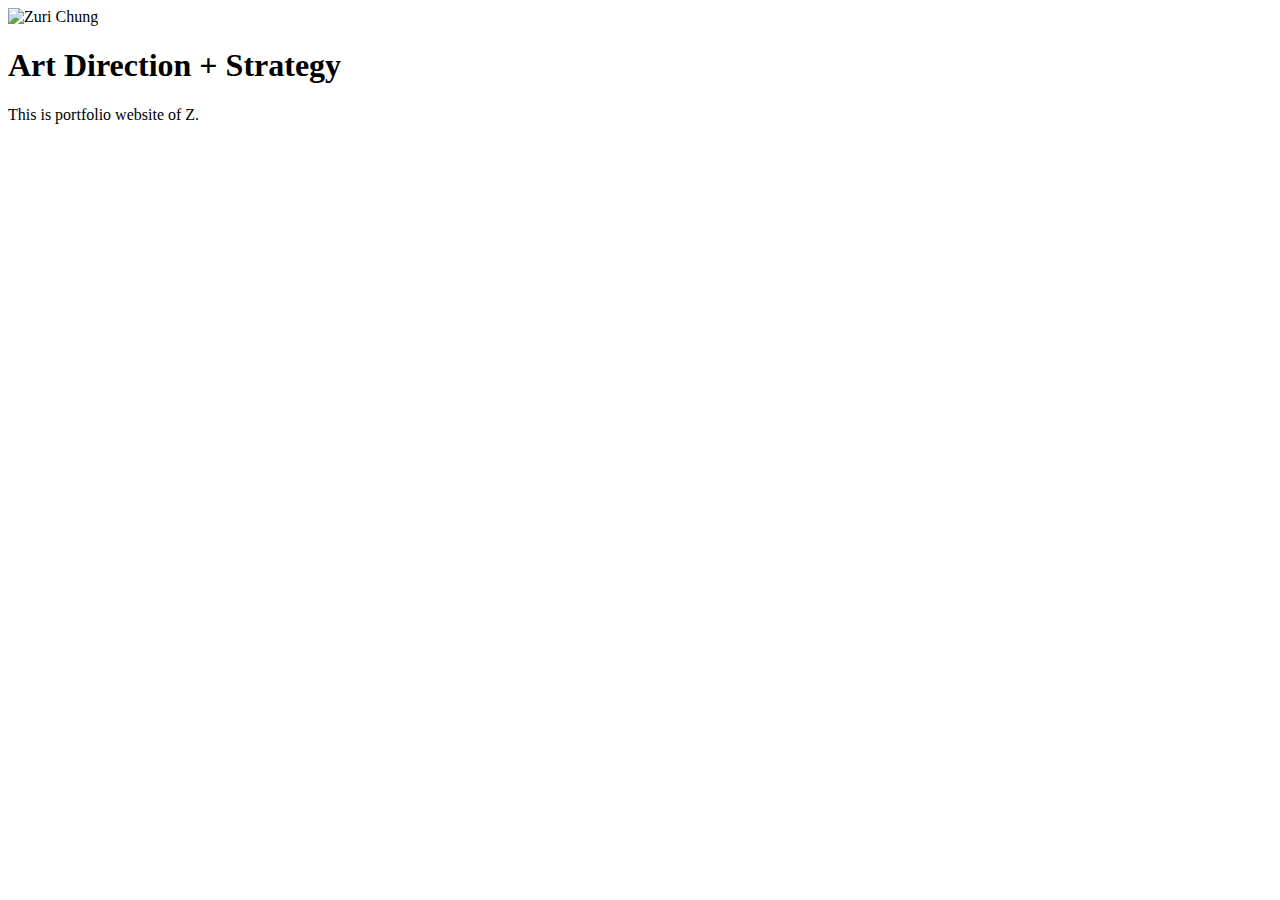
==== unit_3/index.html @ bf6d9452 "image" ====
<!DOCTYPE html>
<html>
<head>
	<title>Z's Portfolio</title>
	<link rel="stylesheet" type="text/css" href="css/style.css">
</head>

	<body>
		<img src= "images/zclogo" alt="Zuri Chung">
		<h1>Art Direction + Strategy </h1>

		<p>This is portfolio website of Z.</p>
	</body>

	</html>
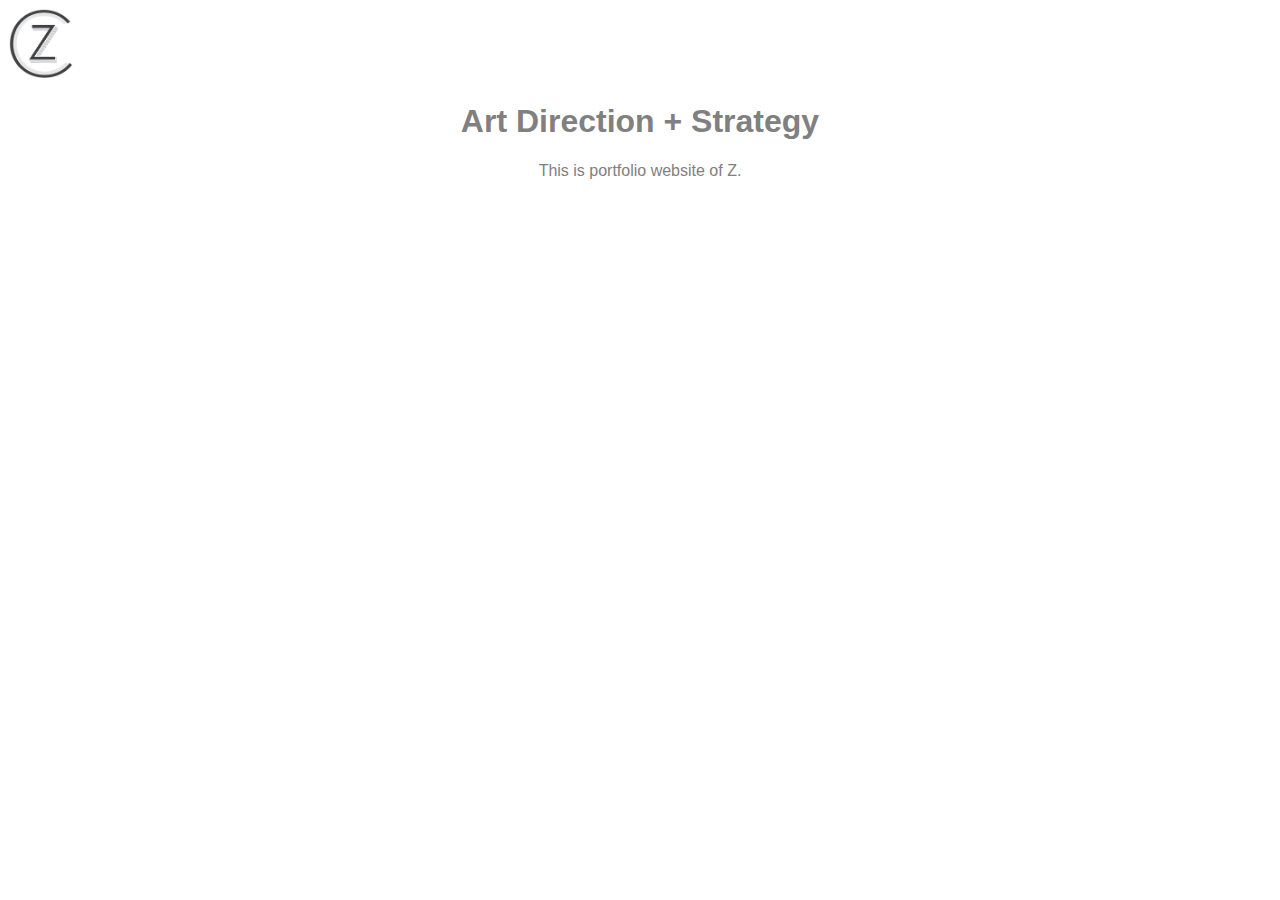
==== commit c8fec5be: "f" ====
--- a/unit_3/index.html
+++ b/unit_3/index.html
@@ -6,7 +6,13 @@
 </head>
 
 	<body>
-		<img src= "images/zclogo" alt="Zuri Chung">
+		<div class="logo">
+		<img src= "images/zclogo.png" 
+			 alt="Zuri Chung"
+			 title="Zuri Chung" 
+			 height="70" width="65">
+			</div>
+		
 		<h1>Art Direction + Strategy </h1>
 
 		<p>This is portfolio website of Z.</p>
--- a/unit_3/css/style.css
+++ b/unit_3/css/style.css
@@ -0,0 +1,15 @@
+body {
+	background-color: #FFFFFF;
+}
+
+.intro {
+	margin-top: 20px
+	margin-left: 20px;
+
+}
+
+h1, p {
+	font-family: "Arial";
+	color: #808080;
+	text-align: center;
+}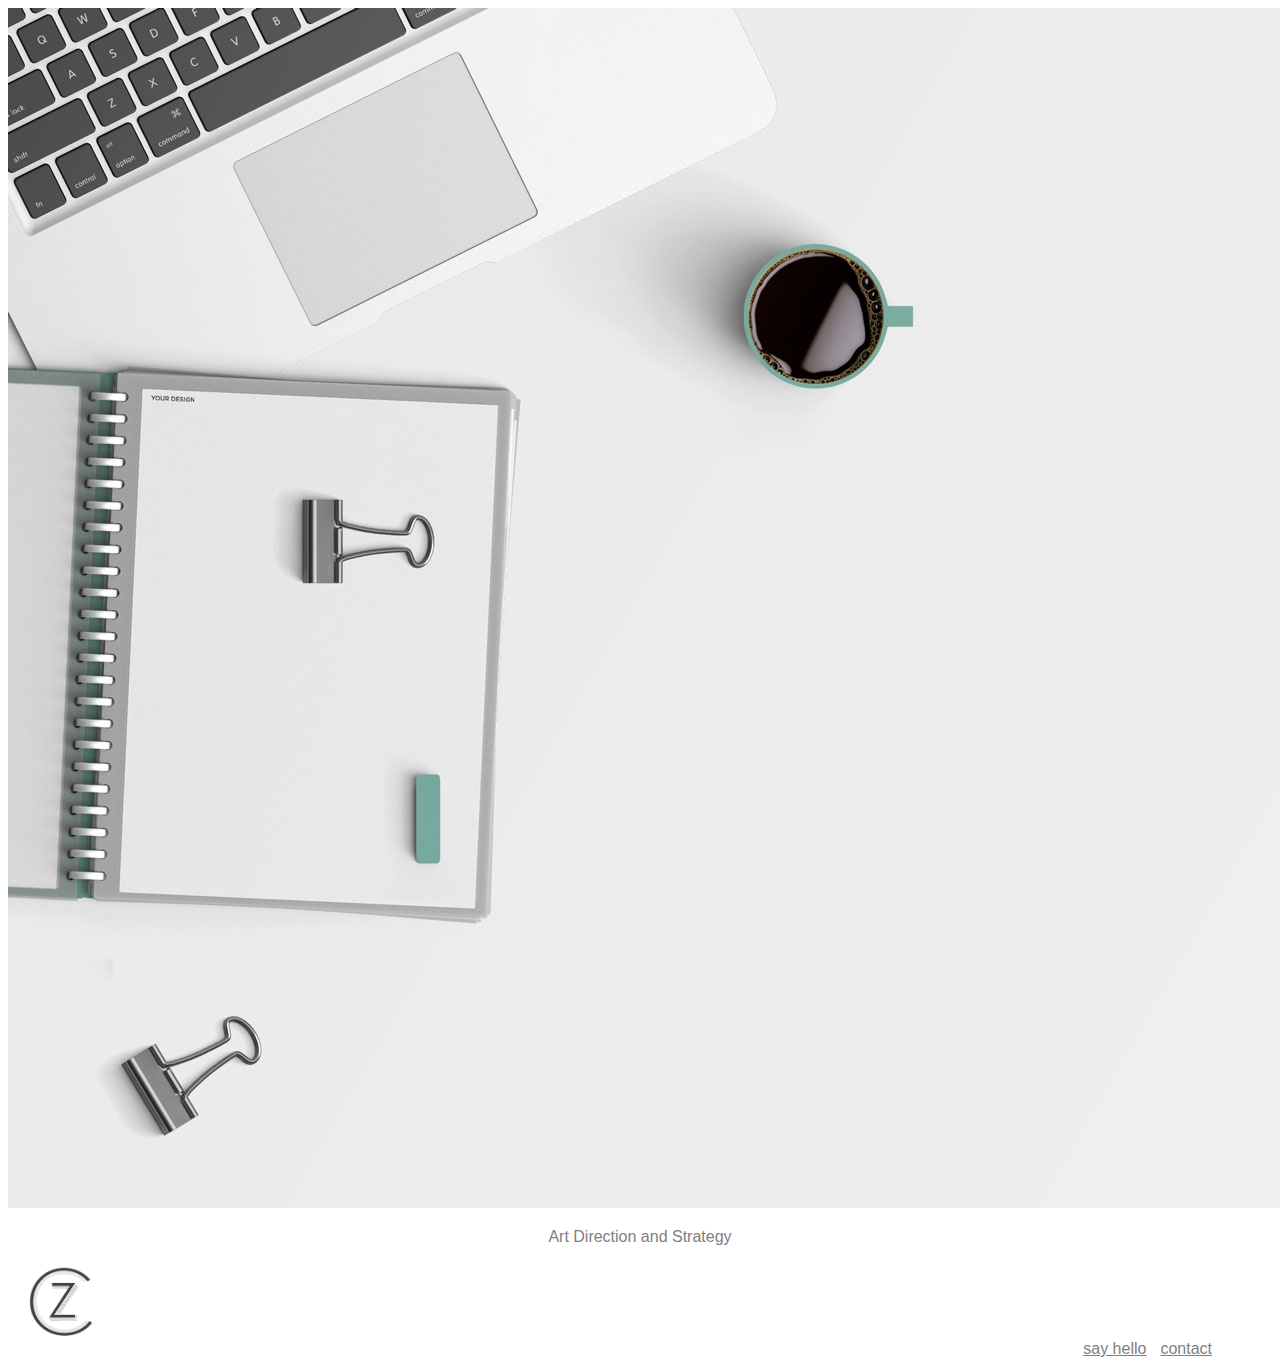
==== commit 8b1b5dcf: "updated" ====
--- a/unit_3/index.html
+++ b/unit_3/index.html
@@ -6,16 +6,22 @@
 </head>
 
 	<body>
+		<img src= "images/mainphoto.jpeg">
+
+		<p>Art Direction and Strategy</p>
+		
 		<div class="logo">
 		<img src= "images/zclogo.png" 
 			 alt="Zuri Chung"
 			 title="Zuri Chung" 
 			 height="70" width="65">
 			</div>
-		
-		<h1>Art Direction + Strategy </h1>
 
-		<p>This is portfolio website of Z.</p>
+		<div class="links">
+		<a href="www.zurichung.com">say hello</a>
+		<a href="www.zurichung.com">contact</a>
+	    </div>
+
 	</body>
 
 	</html>--- a/unit_3/css/style.css
+++ b/unit_3/css/style.css
@@ -1,12 +1,28 @@
 body {
 	background-color: #FFFFFF;
+	background: url("images/mainphoto.jpeg");
+	background-size: cover;
 }
 
-.intro {
-	margin-top: 20px
+.logo {
+	margin-top: 20px;
 	margin-left: 20px;
 
 }
+
+.links {
+	text-align: right;
+	margin-right: 50px;
+
+}
+
+a:link {
+    color: #808080;
+    text-decoration: underline;
+    font-family: "Arial";
+    margin-right: 10px
+}
+
 
 h1, p {
 	font-family: "Arial";
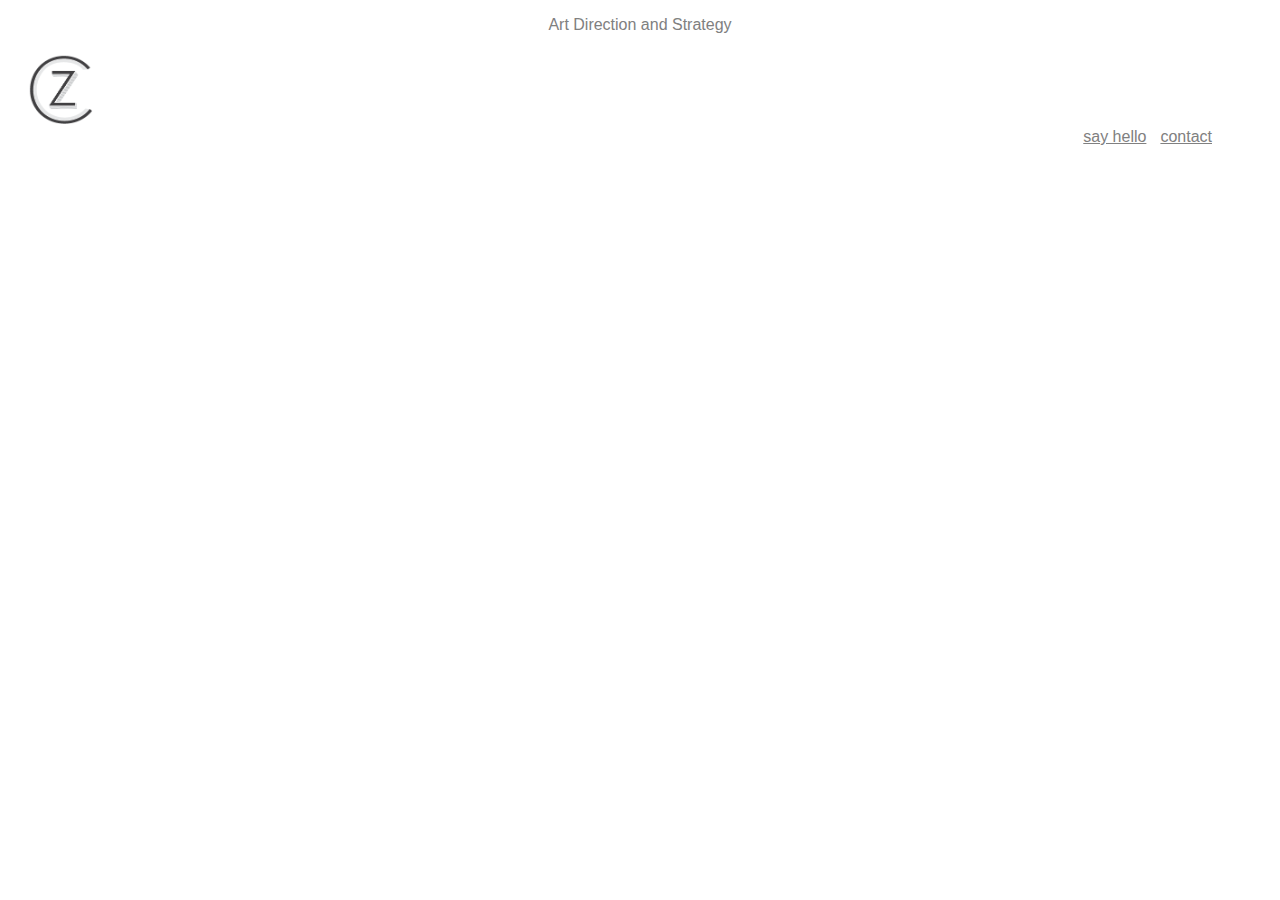
==== commit 6d77da35: "final update" ====
--- a/unit_3/index.html
+++ b/unit_3/index.html
@@ -6,7 +6,6 @@
 </head>
 
 	<body>
-		<img src= "images/mainphoto.jpeg">
 
 		<p>Art Direction and Strategy</p>
 		
--- a/unit_3/css/style.css
+++ b/unit_3/css/style.css
@@ -1,3 +1,5 @@
+@import url(https://fonts.googleapis.com/css?family=Abel);
+
 body {
 	background-color: #FFFFFF;
 	background: url("images/mainphoto.jpeg");
